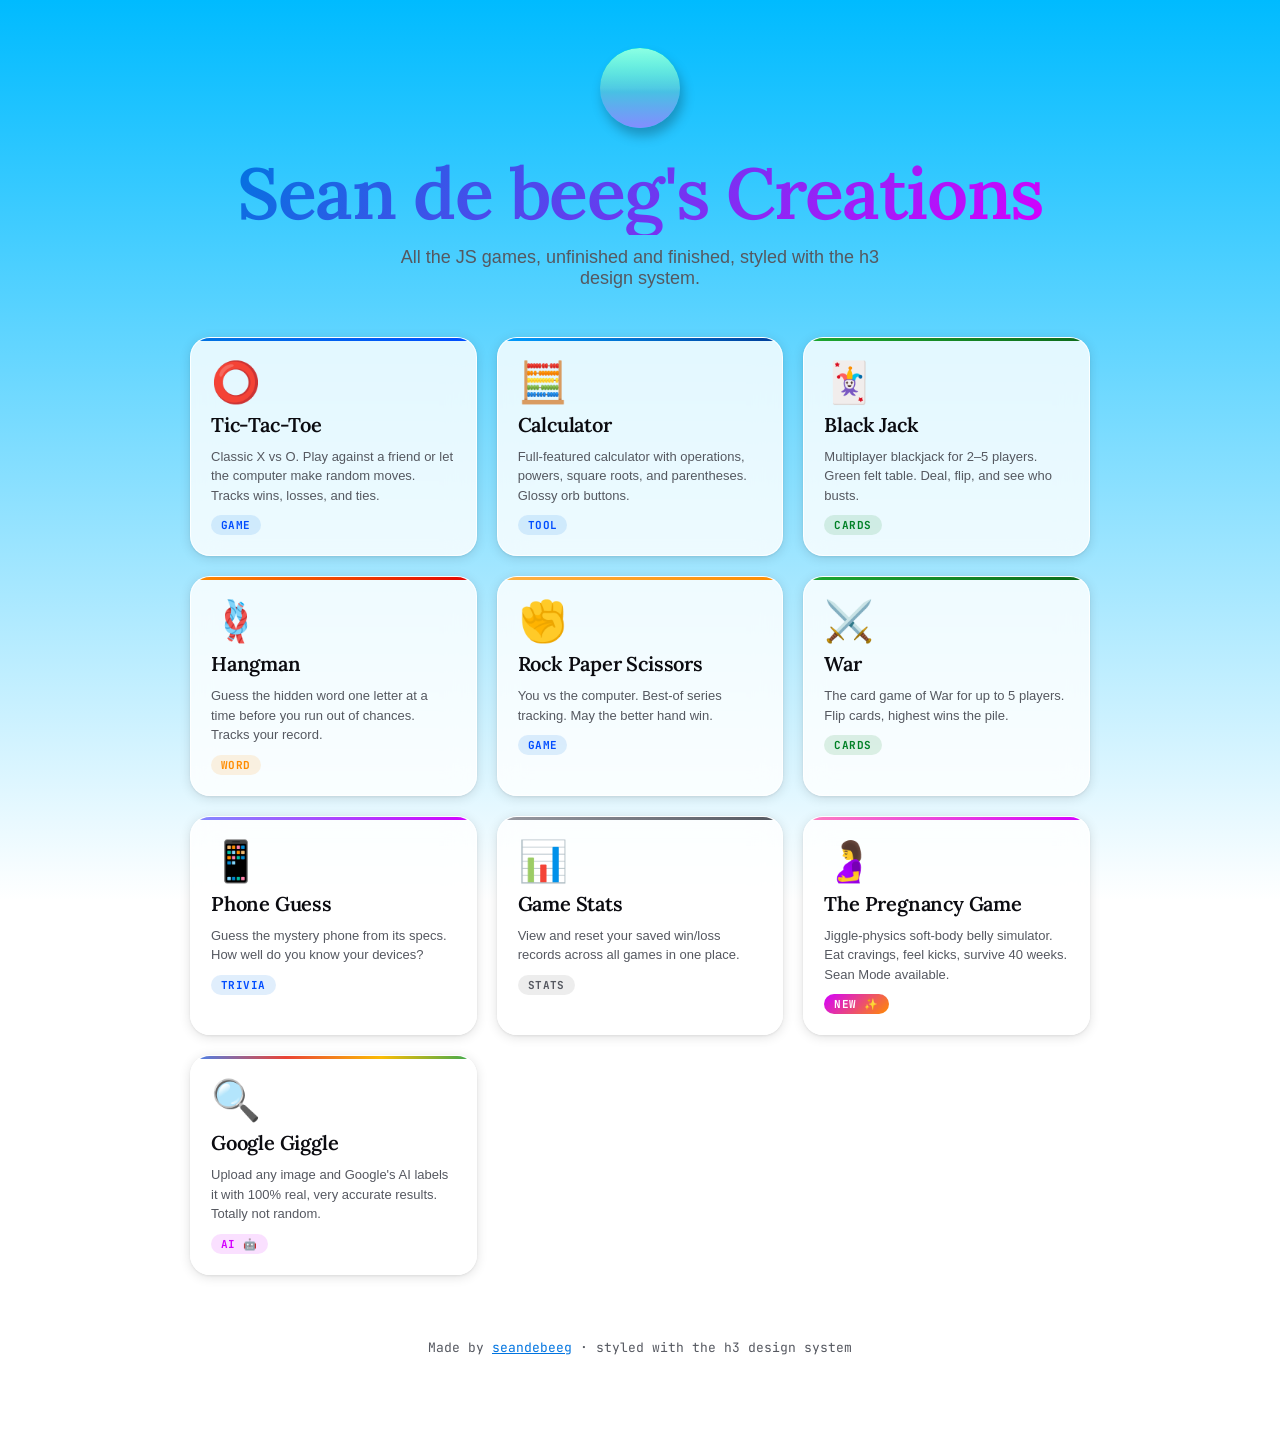
==== index.html @ 3a7278cb "Add Sean Mode + skin color picker + root index to pregnancy game Sean Mode: male character with stub" ====
<!DOCTYPE html>
<html lang="en">
<head>
  <meta charset="UTF-8">
  <meta name="viewport" content="width=device-width, initial-scale=1.0">
  <title>Sean de beeg's Creations</title>
  <link rel="stylesheet" href="h3.css">
  <style>
    body {
      min-height: 100vh;
      padding: 48px 24px 80px;
      display: flex;
      flex-direction: column;
      align-items: center;
    }

    .hero {
      text-align: center;
      margin-bottom: 48px;
    }

    .hero h1 {
      font-size: clamp(36px, 6vw, 72px);
      background: linear-gradient(135deg, var(--h3-blue-400) 0%, var(--h3-magenta) 100%);
      -webkit-background-clip: text;
      -webkit-text-fill-color: transparent;
      background-clip: text;
      margin-bottom: 12px;
    }

    .hero p {
      font-size: 18px;
      color: var(--fg-3);
      max-width: 480px;
      margin: 0 auto;
    }

    .orb-accent {
      width: 80px; height: 80px;
      margin: 0 auto 24px;
    }

    .games-grid {
      display: grid;
      grid-template-columns: repeat(auto-fill, minmax(240px, 1fr));
      gap: 20px;
      width: 100%;
      max-width: 900px;
    }

    .game-card {
      display: flex;
      flex-direction: column;
      gap: 10px;
      background: rgba(255,255,255,0.82);
      backdrop-filter: blur(14px);
      border-radius: var(--radius-3);
      border: 1px solid rgba(255,255,255,0.9);
      box-shadow: var(--shadow-card);
      padding: 24px 20px 20px;
      text-decoration: none;
      color: inherit;
      transition: transform var(--dur-fast) var(--ease-bounce),
                  box-shadow var(--dur-fast) var(--ease-out);
      position: relative;
      overflow: hidden;
    }

    .game-card::before {
      content: '';
      position: absolute;
      top: 0; left: 0; right: 0;
      height: 3px;
      background: var(--card-accent, var(--grad-deep));
    }

    .game-card:hover {
      transform: translateY(-5px) scale(1.02);
      box-shadow: var(--shadow-drop-lg);
      text-decoration: none;
    }

    .game-card:active { transform: scale(0.98); }

    .game-icon { font-size: 40px; line-height: 1; }

    .game-name {
      font-family: var(--font-display);
      font-size: 20px;
      font-weight: 600;
      color: var(--fg-1);
      letter-spacing: -0.01em;
    }

    .game-desc {
      font-size: 13px;
      color: var(--fg-3);
      line-height: 1.5;
      margin: 0;
    }

    .game-tag {
      display: inline-flex;
      align-items: center;
      padding: 3px 10px;
      border-radius: var(--radius-pill);
      font-size: 11px;
      font-weight: 700;
      font-family: var(--font-mono);
      text-transform: uppercase;
      letter-spacing: 0.04em;
      align-self: flex-start;
    }

    .tag-game    { background: rgba(0,116,224,0.12); color: var(--h3-blue-500); }
    .tag-new     { background: linear-gradient(135deg,var(--h3-magenta),var(--h3-orange)); color: #fff; }
    .tag-cards   { background: rgba(0,128,38,0.12);  color: var(--h3-green); }
    .tag-word    { background: rgba(255,140,0,0.12); color: var(--h3-orange); }
    .tag-ai      { background: rgba(212,0,255,0.12); color: var(--h3-magenta); }
    .tag-physics { background: rgba(255,237,0,0.15); color: #b89000; }
    .tag-stats   { background: rgba(0,0,0,0.07);     color: var(--fg-3); }

    footer {
      margin-top: 64px;
      font-size: 13px;
      font-family: var(--font-mono);
      color: var(--fg-3);
      text-align: center;
    }
    footer a { color: var(--accent); }
  </style>
</head>
<body>

  <div class="hero">
    <div class="orb orb-accent"></div>
    <h1>Sean de beeg's Creations</h1>
    <p>All the JS games, unfinished and finished, styled with the h3 design system.</p>
  </div>

  <div class="games-grid">

    <a class="game-card" href="tic-tac-toe/tic-tac-toe.html" style="--card-accent: linear-gradient(90deg,#0074e0,#004cff)">
      <div class="game-icon">⭕</div>
      <div class="game-name">Tic-Tac-Toe</div>
      <p class="game-desc">Classic X vs O. Play against a friend or let the computer make random moves. Tracks wins, losses, and ties.</p>
      <span class="game-tag tag-game">Game</span>
    </a>

    <a class="game-card" href="calculator/calculator.html" style="--card-accent: linear-gradient(90deg,#009dff,#003d99)">
      <div class="game-icon">🧮</div>
      <div class="game-name">Calculator</div>
      <p class="game-desc">Full-featured calculator with operations, powers, square roots, and parentheses. Glossy orb buttons.</p>
      <span class="game-tag tag-game">Tool</span>
    </a>

    <a class="game-card" href="blackJack/blackJack.html" style="--card-accent: linear-gradient(90deg,#1ea831,#0e6b1c)">
      <div class="game-icon">🃏</div>
      <div class="game-name">Black Jack</div>
      <p class="game-desc">Multiplayer blackjack for 2–5 players. Green felt table. Deal, flip, and see who busts.</p>
      <span class="game-tag tag-cards">Cards</span>
    </a>

    <a class="game-card" href="hangman/hagman.html" style="--card-accent: linear-gradient(90deg,#ff8c00,#e40303)">
      <div class="game-icon">🪢</div>
      <div class="game-name">Hangman</div>
      <p class="game-desc">Guess the hidden word one letter at a time before you run out of chances. Tracks your record.</p>
      <span class="game-tag tag-word">Word</span>
    </a>

    <a class="game-card" href="rockPaperScissors/better-rps.html" style="--card-accent: linear-gradient(90deg,#ffb347,#ff8c00)">
      <div class="game-icon">✊</div>
      <div class="game-name">Rock Paper Scissors</div>
      <p class="game-desc">You vs the computer. Best-of series tracking. May the better hand win.</p>
      <span class="game-tag tag-game">Game</span>
    </a>

    <a class="game-card" href="war/war.html" style="--card-accent: linear-gradient(90deg,#1ea831,#0e6b1c)">
      <div class="game-icon">⚔️</div>
      <div class="game-name">War</div>
      <p class="game-desc">The card game of War for up to 5 players. Flip cards, highest wins the pile.</p>
      <span class="game-tag tag-cards">Cards</span>
    </a>

    <a class="game-card" href="phone-guess/index.html" style="--card-accent: linear-gradient(90deg,#838dff,#d400ff)">
      <div class="game-icon">📱</div>
      <div class="game-name">Phone Guess</div>
      <p class="game-desc">Guess the mystery phone from its specs. How well do you know your devices?</p>
      <span class="game-tag tag-game">Trivia</span>
    </a>

    <a class="game-card" href="gameStats/gameStats.html" style="--card-accent: linear-gradient(90deg,#9a9ba3,#555860)">
      <div class="game-icon">📊</div>
      <div class="game-name">Game Stats</div>
      <p class="game-desc">View and reset your saved win/loss records across all games in one place.</p>
      <span class="game-tag tag-stats">Stats</span>
    </a>

    <a class="game-card" href="pregnancy/pregnancy.html" style="--card-accent: linear-gradient(90deg,#ff80bf,#d400ff)">
      <div class="game-icon">🤰</div>
      <div class="game-name">The Pregnancy Game</div>
      <p class="game-desc">Jiggle-physics soft-body belly simulator. Eat cravings, feel kicks, survive 40 weeks. Sean Mode available.</p>
      <span class="game-tag tag-new">New ✨</span>
    </a>

    <a class="game-card" href="google-giggle/google-giggle.html" style="--card-accent: linear-gradient(90deg,#4285f4,#ea4335,#fbbc05,#34a853)">
      <div class="game-icon">🔍</div>
      <div class="game-name">Google Giggle</div>
      <p class="game-desc">Upload any image and Google's AI labels it with 100% real, very accurate results. Totally not random.</p>
      <span class="game-tag tag-ai">AI 🤖</span>
    </a>

  </div>

  <footer>
    Made by <a href="https://github.com/seandebeeg">seandebeeg</a> · styled with the h3 design system
  </footer>

</body>
</html>
---- h3.css ----
/* h3 design system — Frutiger Aero / Metro / Wii-inspired */
@import url('https://fonts.googleapis.com/css2?family=JetBrains+Mono:wght@400;500;700&family=Lora:ital,wght@0,400..700;1,400..700&family=Google+Sans:wght@400;500;700&display=swap');

:root {
  --h3-blue-50:  #e6f5ff;
  --h3-blue-100: #b3e2ff;
  --h3-blue-200: #00b3ff;
  --h3-blue-300: #0088ff;
  --h3-blue-400: #0074e0;
  --h3-blue-500: #004cff;
  --h3-blue-600: #003d99;
  --h3-blue-700: #2d4891;
  --h3-cyan:     #00bbff;
  --h3-aqua:     #00ffc3;
  --h3-sky:      #009dff;
  --h3-lavender: #838dff;
  --h3-red:      #e40303;
  --h3-orange:   #ff8c00;
  --h3-yellow:   #ffed00;
  --h3-green:    #008026;
  --h3-lime:     #00e01e;
  --h3-magenta:  #d400ff;
  --h3-pink:     #ff00fb;
  --h3-black:    #000000;
  --h3-white:    #ffffff;
  --h3-ink-900:  #0b0b10;
  --h3-ink-700:  #1e1f26;
  --h3-ink-500:  #555860;
  --h3-ink-300:  #9a9ba3;
  --h3-ink-100:  #e6e7ec;
  --h3-ink-50:   #f4f5f8;
  --h3-gray:     #d9d9d9;

  --fg-1: var(--h3-ink-900);
  --fg-2: var(--h3-ink-700);
  --fg-3: var(--h3-ink-500);
  --fg-inverse: var(--h3-white);
  --bg-1: var(--h3-white);
  --bg-2: var(--h3-ink-50);
  --bg-3: var(--h3-ink-100);
  --accent: var(--h3-blue-400);
  --accent-hover: var(--h3-blue-500);
  --accent-active: var(--h3-blue-600);

  --grad-sky:    linear-gradient(180deg, var(--h3-cyan) 0%, var(--h3-white) 100%);
  --grad-bubble: linear-gradient(180deg, var(--h3-aqua) 0%, var(--h3-lavender) 100%);
  --grad-deep:   linear-gradient(180deg, var(--h3-sky) 0%, var(--h3-blue-600) 100%);
  --gloss-top:   linear-gradient(180deg, rgba(255,255,255,0.55) 0%, rgba(255,255,255,0.08) 50%, rgba(255,255,255,0) 55%);

  --shadow-drop:    0 4px 4px 0 rgba(0,0,0,0.25);
  --shadow-drop-lg: 3px 8px 12px 0 rgba(0,0,0,0.25);
  --shadow-card:    0 2px 12px rgba(0,0,0,0.12), 0 1px 3px rgba(0,0,0,0.08);

  --radius-1: 6px;
  --radius-2: 12px;
  --radius-3: 20px;
  --radius-4: 28px;
  --radius-pill: 999px;

  --font-display: 'Lora', 'Georgia', serif;
  --font-body: 'Google Sans', -apple-system, BlinkMacSystemFont, 'Segoe UI', sans-serif;
  --font-mono: 'JetBrains Mono', 'SF Mono', 'Menlo', monospace;

  --ease-out:    cubic-bezier(0.22, 1, 0.36, 1);
  --ease-bounce: cubic-bezier(0.34, 1.56, 0.64, 1);
  --dur-fast: 120ms;
  --dur-med: 220ms;
}

*, *::before, *::after { box-sizing: border-box; }

html, body {
  margin: 0;
  padding: 0;
  font-family: var(--font-body);
  color: var(--fg-1);
  background: var(--grad-sky);
  background-attachment: fixed;
  min-height: 100vh;
  -webkit-font-smoothing: antialiased;
}

h1, h2, h3, h4 {
  font-family: var(--font-display);
  font-weight: 600;
  letter-spacing: -0.02em;
  line-height: 1.15;
  margin: 0 0 0.5em;
  color: var(--fg-1);
}

/* Glossy pill button */
.h3-btn {
  display: inline-flex;
  align-items: center;
  justify-content: center;
  gap: 6px;
  padding: 10px 22px;
  border: none;
  border-radius: var(--radius-pill);
  font-family: var(--font-body);
  font-size: 15px;
  font-weight: 600;
  cursor: pointer;
  position: relative;
  overflow: hidden;
  background: var(--grad-deep);
  color: var(--fg-inverse);
  box-shadow: var(--shadow-drop), inset 0 1px 0 rgba(255,255,255,0.3);
  transition: transform var(--dur-fast) var(--ease-out),
              box-shadow var(--dur-fast) var(--ease-out);
  white-space: nowrap;
  user-select: none;
}
.h3-btn::after {
  content: '';
  position: absolute;
  inset: 0;
  border-radius: inherit;
  background: var(--gloss-top);
  pointer-events: none;
}
.h3-btn:hover { transform: translateY(-1px); box-shadow: var(--shadow-drop-lg), inset 0 1px 0 rgba(255,255,255,0.3); }
.h3-btn:active { transform: scale(0.97) translateY(0); box-shadow: var(--shadow-drop); }

/* Ghost pill button */
.h3-btn-ghost {
  display: inline-flex;
  align-items: center;
  justify-content: center;
  padding: 9px 20px;
  border: 2px solid rgba(0,116,224,0.4);
  border-radius: var(--radius-pill);
  font-family: var(--font-body);
  font-size: 15px;
  font-weight: 600;
  cursor: pointer;
  background: rgba(255,255,255,0.7);
  backdrop-filter: blur(8px);
  color: var(--accent);
  transition: background var(--dur-fast) var(--ease-out), border-color var(--dur-fast) var(--ease-out);
  user-select: none;
}
.h3-btn-ghost:hover { background: rgba(230,245,255,0.9); border-color: var(--accent); }
.h3-btn-ghost:active { transform: scale(0.97); }

/* Card surface */
.h3-card {
  background: rgba(255,255,255,0.85);
  backdrop-filter: blur(12px);
  border-radius: var(--radius-3);
  border: 1px solid rgba(255,255,255,0.8);
  box-shadow: var(--shadow-card);
  padding: 24px;
}

/* Orb */
.orb {
  border-radius: 50%;
  background: var(--grad-bubble);
  box-shadow: var(--shadow-drop-lg);
  position: relative;
  overflow: hidden;
}
.orb::after {
  content: '';
  position: absolute;
  inset: 0;
  border-radius: inherit;
  background: var(--gloss-top);
  pointer-events: none;
}
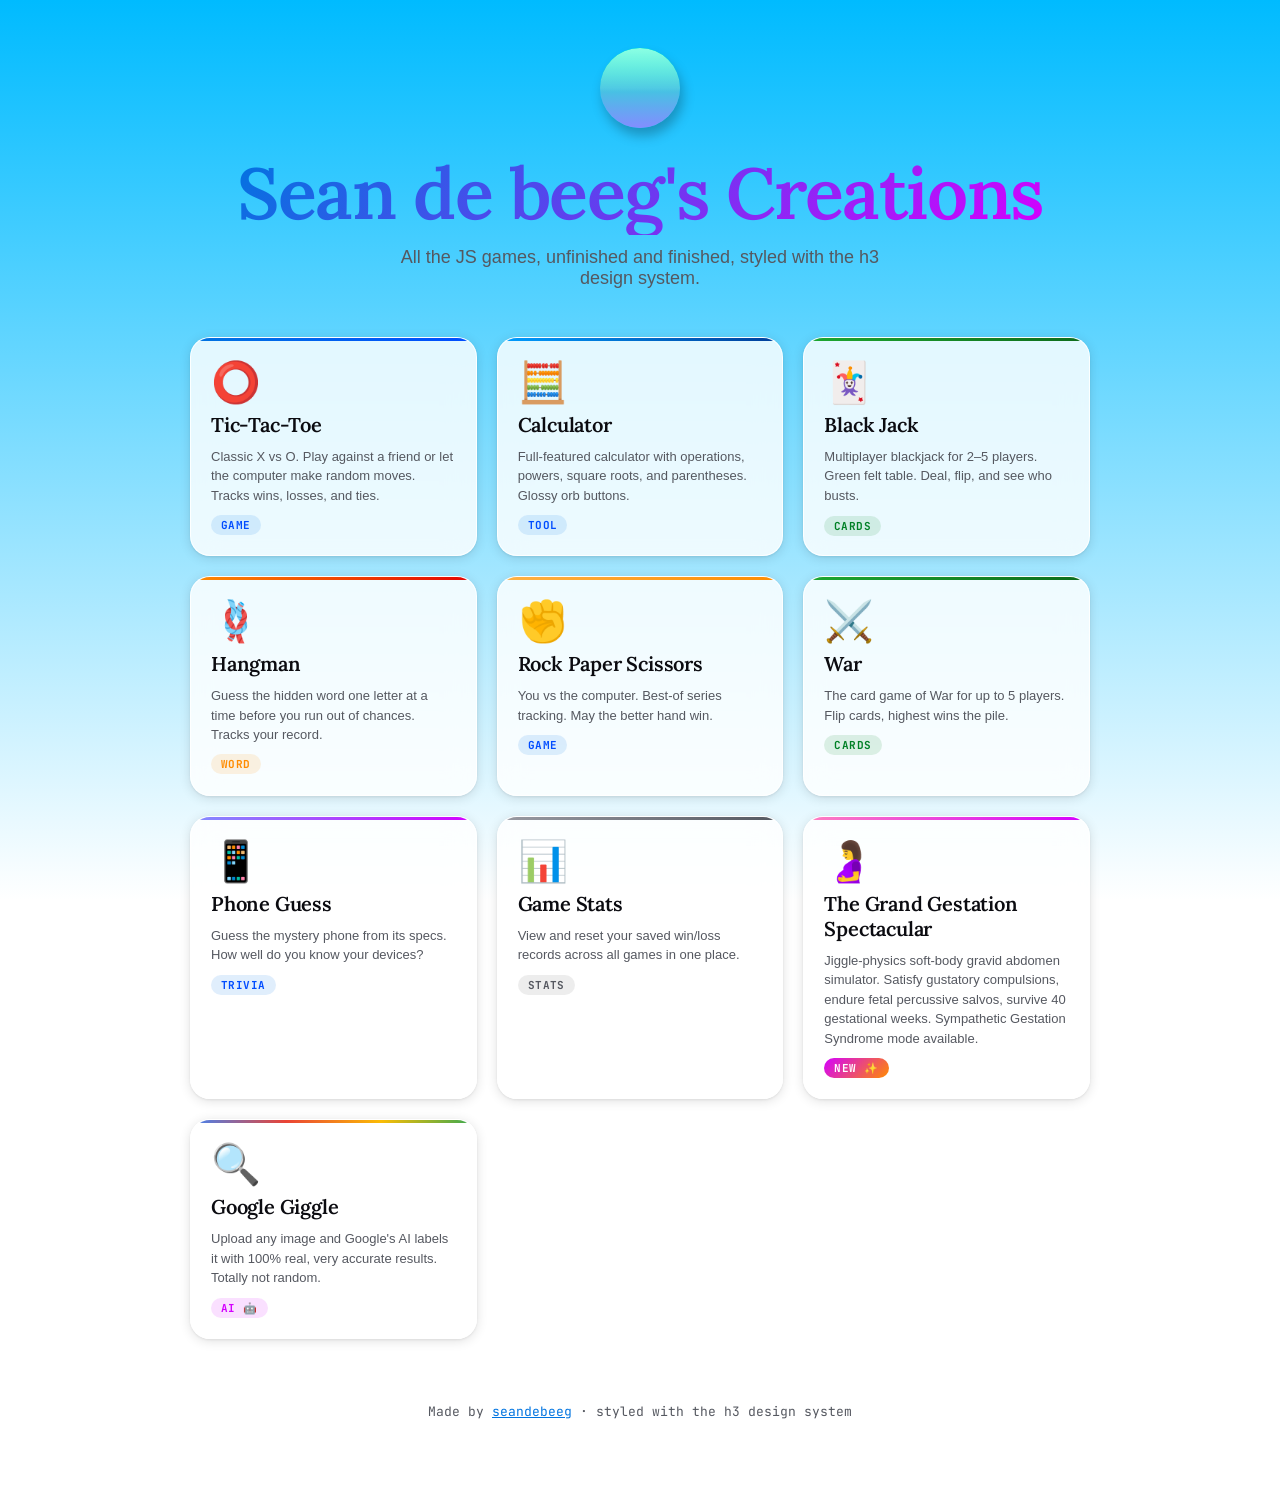
==== commit e29f30d5: "Rebrand: pregnancy → Grand Gestation Spectacular All instances of "pregnancy/baby/belly/hunger/kick/" ====
--- a/index.html
+++ b/index.html
@@ -198,8 +198,8 @@
 
     <a class="game-card" href="pregnancy/pregnancy.html" style="--card-accent: linear-gradient(90deg,#ff80bf,#d400ff)">
       <div class="game-icon">🤰</div>
-      <div class="game-name">The Pregnancy Game</div>
-      <p class="game-desc">Jiggle-physics soft-body belly simulator. Eat cravings, feel kicks, survive 40 weeks. Sean Mode available.</p>
+      <div class="game-name">The Grand Gestation Spectacular</div>
+      <p class="game-desc">Jiggle-physics soft-body gravid abdomen simulator. Satisfy gustatory compulsions, endure fetal percussive salvos, survive 40 gestational weeks. Sympathetic Gestation Syndrome mode available.</p>
       <span class="game-tag tag-new">New ✨</span>
     </a>
 
